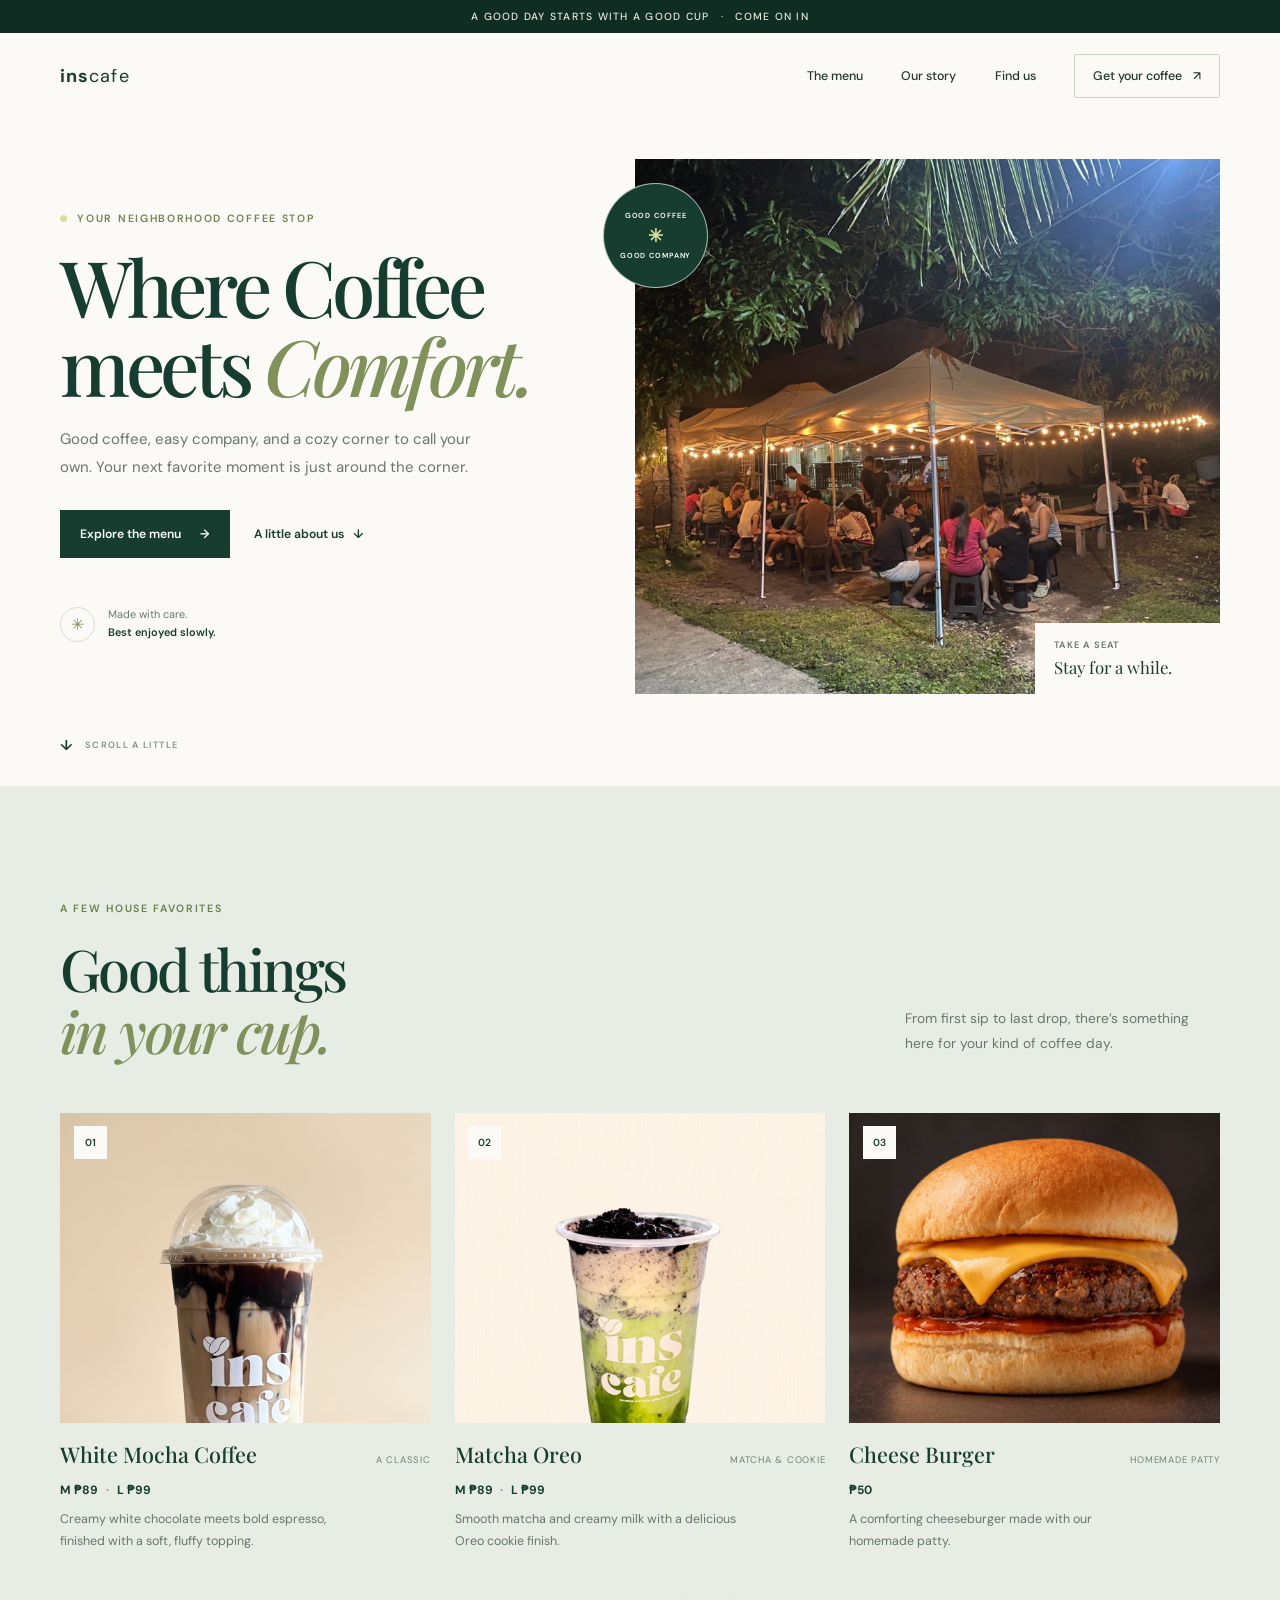
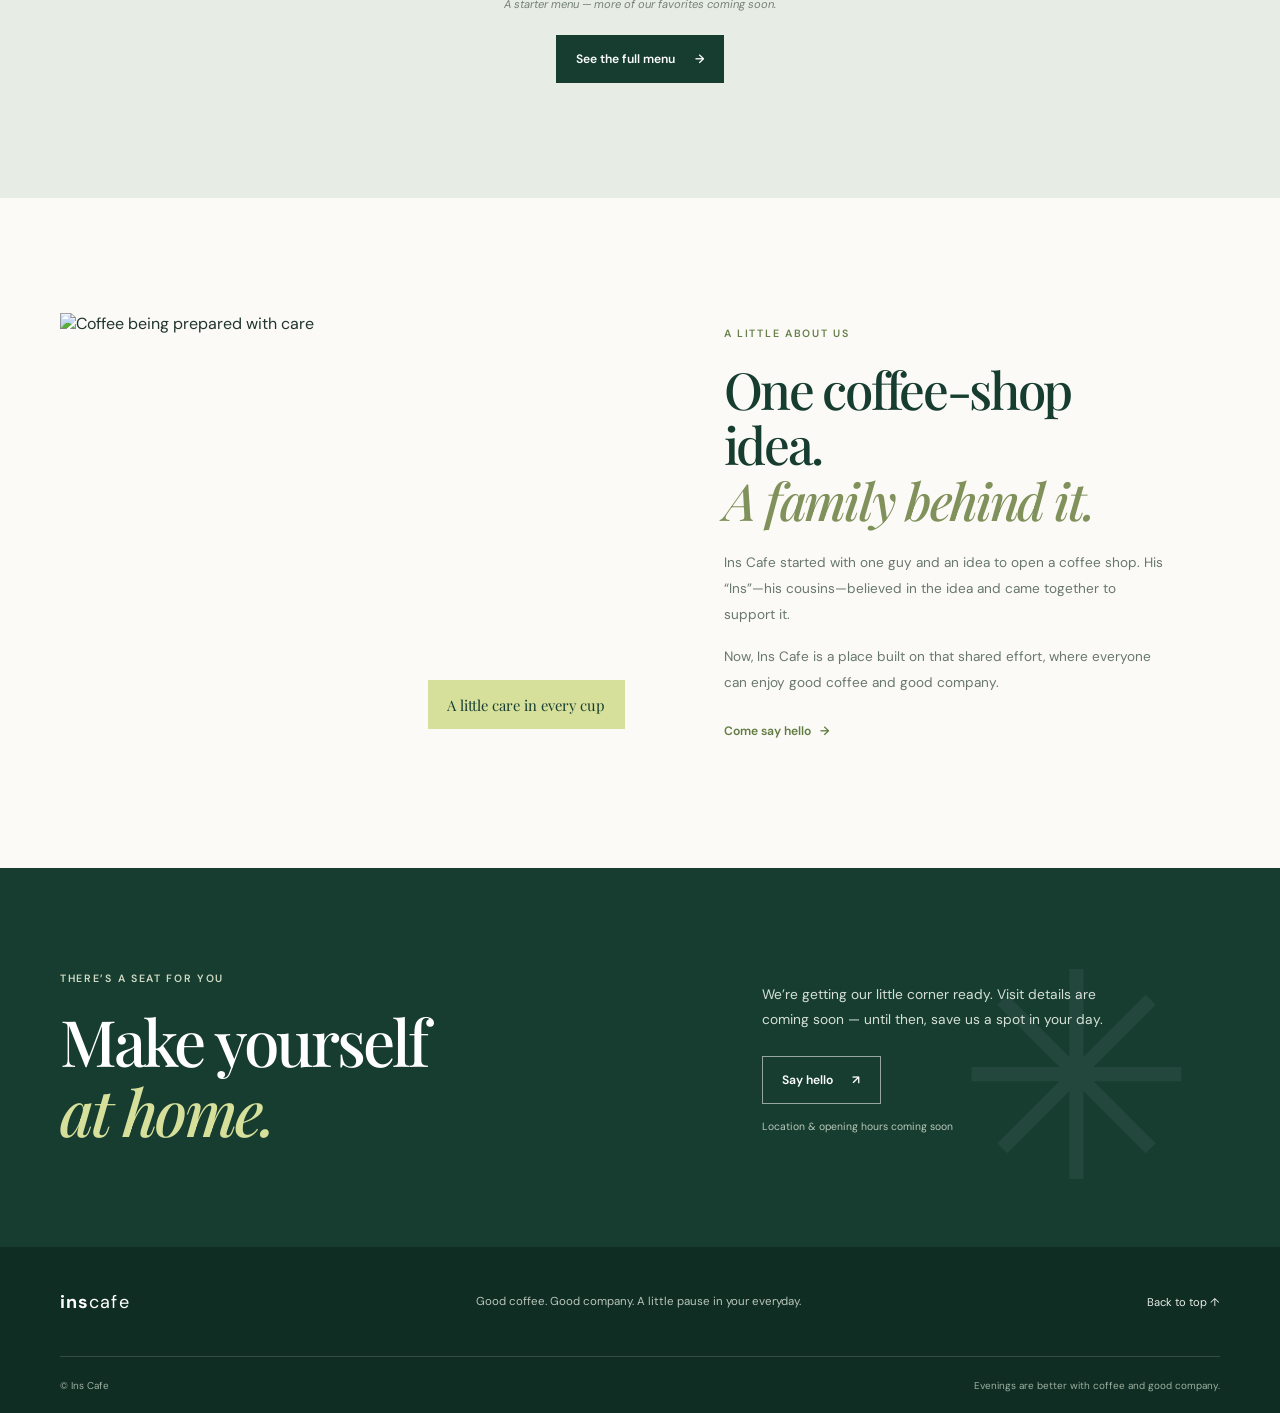
==== index.html @ f745d238 "initial integration basic functionality" ====
<!DOCTYPE html>
<html lang="en">
<head>
    <meta charset="UTF-8">
    <meta name="viewport" content="width=device-width, initial-scale=1">
    <meta name="description" content="A little pause in your everyday. Meet Ins Cafe, your neighborhood coffee stop for thoughtfully made coffee and slow moments.">
    <meta name="theme-color" content="#173d31">
    <title>Ins Cafe — A little pause in your everyday</title>
    <link rel="preconnect" href="https://fonts.googleapis.com">
    <link rel="preconnect" href="https://fonts.gstatic.com" crossorigin>
    <link href="https://fonts.googleapis.com/css2?family=DM+Sans:wght@400;500;600;700&family=Playfair+Display:wght@500;600;700&display=swap" rel="stylesheet">
    <link rel="stylesheet" href="styles.css">
</head>
<body>
    <a class="skip-link" href="#main">Skip to content</a>

    <div class="announcement">
        <p>A good day starts with a good cup <span aria-hidden="true">·</span> Come on in</p>
    </div>

    <header class="site-header">
        <nav class="navigation wrap" aria-label="Main navigation">
            <a class="brand" href="#top" aria-label="Ins Cafe home">
                <span class="brand-name">ins<span>cafe</span></span>
            </a>
            <div class="nav-links">
                <a href="#menu">The menu</a>
                <a href="#story">Our story</a>
                <a href="#visit">Find us</a>
                <a class="nav-cta" href="#menu">Get your coffee <span aria-hidden="true">↗</span></a>
            </div>
        </nav>
    </header>

    <main id="main">
        <section class="hero wrap" id="top" aria-labelledby="hero-title">
            <div class="hero-copy">
                <p class="eyebrow"><span class="eyebrow-dot" aria-hidden="true"></span> Your neighborhood coffee stop</p>
                <h1 id="hero-title">Where Coffee<br>meets <em>Comfort.</em></h1>
                <p class="hero-intro">Good coffee, easy company, and a cozy corner to call your own. Your next favorite moment is just around the corner.</p>
                <div class="hero-actions">
                    <a class="button button-light" href="#menu">Explore the menu <span aria-hidden="true">→</span></a>
                    <a class="text-link" href="#story">A little about us <span aria-hidden="true">↓</span></a>
                </div>
                <div class="hero-note">
                    <span class="note-icon" aria-hidden="true">✳</span>
                    <p>Made with care.<br><strong>Best enjoyed slowly.</strong></p>
                </div>
            </div>
            <div class="hero-visual">
                <img
                    src="images/ins-cafe-hero.png"
                    alt="Guests enjoying an outdoor cafe beneath warm string lights"
                    fetchpriority="high">
                <div class="image-caption">
                    <span class="caption-kicker">Take a seat</span>
                    <span>Stay for a while.</span>
                </div>
                <div class="round-stamp" aria-hidden="true">
                    <span>GOOD COFFEE</span>
                    <span class="stamp-star">✳</span>
                    <span>GOOD COMPANY</span>
                </div>
            </div>
            <a class="scroll-cue" href="#menu"><span aria-hidden="true">↓</span> SCROLL A LITTLE</a>
        </section>

        <section class="menu-section section-pad" id="menu" aria-labelledby="menu-title">
            <div class="wrap">
                <div class="section-heading">
                    <div>
                        <p class="eyebrow eyebrow-green">A few house favorites</p>
                        <h2 id="menu-title">Good things<br><em>in your cup.</em></h2>
                    </div>
                    <p class="section-intro">From first sip to last drop, there’s something here for your kind of coffee day.</p>
                </div>
                <div class="menu-grid">
                    <article class="menu-card">
                        <div class="menu-image">
                            <img src="images/white-mocha-coffee.png" alt="White mocha coffee in an Ins Cafe cup" loading="lazy">
                            <span class="menu-number">01</span>
                        </div>
                        <div class="menu-card-copy">
                            <div class="menu-title-row">
                                <h3>White Mocha Coffee</h3>
                                <span class="menu-tag">A classic</span>
                            </div>
                            <p class="menu-prices">M ₱89 <span aria-hidden="true">·</span> L ₱99</p>
                            <p>Creamy white chocolate meets bold espresso, finished with a soft, fluffy topping.</p>
                        </div>
                    </article>
                    <article class="menu-card">
                        <div class="menu-image">
                            <img src="images/matcha-oreo.jpg" alt="Matcha Oreo drink" loading="lazy">
                            <span class="menu-number">02</span>
                        </div>
                        <div class="menu-card-copy">
                            <div class="menu-title-row">
                                <h3>Matcha Oreo</h3>
                                <span class="menu-tag">Matcha &amp; cookie</span>
                            </div>
                            <p class="menu-prices">M ₱89 <span aria-hidden="true">·</span> L ₱99</p>
                            <p>Smooth matcha and creamy milk with a delicious Oreo cookie finish.</p>
                        </div>
                    </article>
                    <article class="menu-card">
                        <div class="menu-image">
                            <img src="images/cheese-burger.jpg" alt="Cheeseburger made with a homemade patty" loading="lazy">
                            <span class="menu-number">03</span>
                        </div>
                        <div class="menu-card-copy">
                            <div class="menu-title-row">
                                <h3>Cheese Burger</h3>
                                <span class="menu-tag">Homemade patty</span>
                            </div>
                            <p class="menu-prices">₱50</p>
                            <p>A comforting cheeseburger made with our homemade patty.</p>
                        </div>
                    </article>
                </div>
                <p class="menu-footnote">A starter menu — more of our favorites coming soon.</p>
                <div class="menu-more">
                    <a class="button button-light" href="menu.html">See the full menu <span aria-hidden="true">→</span></a>
                </div>
            </div>
        </section>

        <section class="story-section section-pad" id="story" aria-labelledby="story-title">
            <div class="wrap story-layout">
                <div class="story-image">
                    <img src="https://images.unsplash.com/photo-1495474472287-4d71bcdd2085?auto=format&amp;fit=crop&amp;w=1200&amp;q=85" alt="Coffee being prepared with care" loading="lazy">
                    <span class="story-image-label">A little care in every cup</span>
                </div>
                <div class="story-copy">
                    <p class="eyebrow eyebrow-green">A little about us</p>
                    <h2 id="story-title">One coffee-shop idea.<br><em>A family behind it.</em></h2>
                    <p>Ins Cafe started with one guy and an idea to open a coffee shop. His “Ins”—his cousins—believed in the idea and came together to support it.</p>
                    <p>Now, Ins Cafe is a place built on that shared effort, where everyone can enjoy good coffee and good company.</p>
                    <a class="text-link text-link-green" href="#visit">Come say hello <span aria-hidden="true">→</span></a>
                </div>
            </div>
        </section>

        <section class="visit-section" id="visit" aria-labelledby="visit-title">
            <div class="wrap visit-layout">
                <div>
                    <p class="eyebrow eyebrow-light">There’s a seat for you</p>
                    <h2 id="visit-title">Make yourself<br><em>at home.</em></h2>
                </div>
                <div class="visit-details">
                    <p>We’re getting our little corner ready. Visit details are coming soon — until then, save us a spot in your day.</p>
                    <a class="button button-outline" href="mailto:hello@inscafe.example">Say hello <span aria-hidden="true">↗</span></a>
                    <span class="visit-note">Location &amp; opening hours coming soon</span>
                </div>
                <span class="visit-decoration" aria-hidden="true">✳</span>
            </div>
        </section>
    </main>

    <footer class="site-footer">
        <div class="wrap footer-main">
            <a class="brand footer-brand" href="#top" aria-label="Ins Cafe, back to top">
                <span class="brand-name">ins<span>cafe</span></span>
            </a>
            <p>Good coffee. Good company. A little pause in your everyday.</p>
            <a class="footer-top" href="#top">Back to top ↑</a>
        </div>
        <div class="wrap footer-bottom">
            <span>© Ins Cafe</span>
            <span>Evenings are better with coffee and good company.</span>
        </div>
    </footer>
</body>
</html>
---- styles.css ----
:root {
    color-scheme: light;
    --green: #173d31;
    --green-deep: #102d24;
    --green-soft: #e7ece4;
    --cream: #f5f3eb;
    --paper: #fbfaf6;
    --ink: #20352d;
    --muted: #68776e;
    --accent: #d7e09a;
    --serif: "Playfair Display", Georgia, serif;
    --sans: "DM Sans", Arial, sans-serif;
}

* {
    box-sizing: border-box;
}

html {
    scroll-behavior: smooth;
    scroll-padding-top: 5.5rem;
}

body {
    margin: 0;
    background: var(--paper);
    color: var(--ink);
    font-family: var(--sans);
    -webkit-font-smoothing: antialiased;
}

img {
    display: block;
    width: 100%;
}

a {
    color: inherit;
}

a:focus-visible {
    outline: 3px solid #b6c75e;
    outline-offset: 4px;
}

.wrap {
    width: min(1160px, calc(100% - 64px));
    margin-inline: auto;
}

.skip-link {
    position: absolute;
    z-index: 10;
    top: 0.75rem;
    left: 0.75rem;
    padding: 0.75rem 1rem;
    transform: translateY(-150%);
    background: var(--paper);
    color: var(--green);
}

.skip-link:focus {
    transform: translateY(0);
}

.announcement {
    display: flex;
    min-height: 33px;
    align-items: center;
    justify-content: center;
    padding: 0.35rem 1rem;
    background: var(--green-deep);
    color: #e7e9d9;
    text-align: center;
}

.announcement p {
    margin: 0;
    font-size: 0.65rem;
    font-weight: 500;
    letter-spacing: 0.12em;
    text-transform: uppercase;
}

.announcement span {
    padding-inline: 0.45rem;
    color: var(--accent);
}

.site-header {
    position: relative;
    z-index: 2;
    background: var(--paper);
}

.menu-site-header {
    position: sticky;
    z-index: 4;
    top: 0;
    box-shadow: 0 4px 18px rgba(16, 45, 36, 0.08);
}

.navigation {
    display: flex;
    min-height: 86px;
    align-items: center;
    justify-content: space-between;
    gap: 2rem;
}

.brand {
    display: inline-flex;
    align-items: center;
    color: var(--green);
    text-decoration: none;
}

.brand-name {
    font-size: 1.13rem;
    font-weight: 700;
    letter-spacing: 0.06em;
}

.brand-name span {
    font-weight: 400;
}

.nav-links {
    display: flex;
    align-items: center;
    gap: clamp(1.25rem, 3vw, 2.8rem);
}

.nav-links a {
    font-size: 0.78rem;
    font-weight: 500;
    text-decoration: none;
    transition: color 160ms ease, background-color 160ms ease;
}

.nav-links a:hover,
.footer-top:hover {
    color: #668039;
}

.nav-links .nav-cta {
    padding: 0.82rem 1.12rem;
    border: 1px solid #cbd3c7;
    border-radius: 2px;
}

.nav-links .nav-cta:hover {
    border-color: var(--green);
    background: var(--green);
    color: #fff;
}

.nav-cta span {
    margin-left: 0.5rem;
}

.nav-links .cart-toggle {
    display: inline-flex;
    align-items: center;
    gap: 0.45rem;
    padding: 0.65rem 0.8rem;
    border: 1px solid #cbd3c7;
    background: transparent;
    color: var(--green);
    cursor: pointer;
    font: inherit;
    font-size: 0.78rem;
}

.cart-count {
    display: inline-grid;
    min-width: 1.25rem;
    height: 1.25rem;
    place-items: center;
    border-radius: 50%;
    background: var(--green);
    color: #fff;
    font-size: 0.66rem;
    font-weight: 600;
}

.hero {
    position: relative;
    display: grid;
    min-height: 610px;
    grid-template-columns: 0.92fr 1.08fr;
    align-items: center;
    gap: clamp(2rem, 6vw, 5rem);
    padding-top: 2.5rem;
    padding-bottom: 5.75rem;
}

.hero-copy {
    position: relative;
    z-index: 1;
    padding-block: 2rem;
}

.hero-copy .eyebrow {
    color: #708152;
}

.eyebrow {
    display: flex;
    align-items: center;
    gap: 0.65rem;
    margin: 0 0 1.25rem;
    color: #dce4cf;
    font-size: 0.66rem;
    font-weight: 600;
    letter-spacing: 0.16em;
    line-height: 1.5;
    text-transform: uppercase;
}

.eyebrow-dot {
    width: 7px;
    height: 7px;
    border-radius: 50%;
    background: var(--accent);
}

h1,
h2,
h3,
p {
    margin-top: 0;
}

.hero h1 {
    margin-bottom: 1.25rem;
    color: var(--green);
    font-family: var(--serif);
    font-size: clamp(3.25rem, 6.1vw, 5.4rem);
    font-weight: 500;
    letter-spacing: -0.055em;
    line-height: 1.02;
}

.hero h1 em,
.section-heading h2 em,
.story-copy h2 em,
.visit-layout h2 em {
    color: #80915b;
    font-weight: 500;
}

.hero-intro {
    max-width: 420px;
    margin-bottom: 1.8rem;
    color: var(--muted);
    font-size: 0.94rem;
    line-height: 1.85;
}

.hero-actions {
    display: flex;
    align-items: center;
    flex-wrap: wrap;
    gap: 1.5rem;
}

.button {
    display: inline-flex;
    min-height: 48px;
    align-items: center;
    justify-content: center;
    gap: 1.2rem;
    padding: 0.8rem 1.2rem;
    border: 1px solid transparent;
    font-size: 0.76rem;
    font-weight: 600;
    text-decoration: none;
    transition: transform 160ms ease, background-color 160ms ease;
}

.button:hover {
    transform: translateY(-2px);
}

.button-light {
    background: var(--green);
    color: #fff;
}

.button-light:hover {
    background: var(--green-deep);
}

.text-link {
    display: inline-flex;
    align-items: center;
    gap: 0.6rem;
    color: var(--green);
    font-size: 0.76rem;
    font-weight: 600;
    text-decoration: none;
}

.text-link span {
    transition: transform 160ms ease;
}

.text-link:hover span {
    transform: translateX(4px);
}

.hero-note {
    display: flex;
    align-items: center;
    gap: 0.8rem;
    margin-top: 3rem;
    color: var(--muted);
}

.note-icon {
    display: grid;
    width: 35px;
    height: 35px;
    place-items: center;
    border: 1px solid #d8decf;
    border-radius: 50%;
    color: #7f925b;
    font-size: 1rem;
}

.hero-note p {
    margin: 0;
    font-size: 0.68rem;
    line-height: 1.65;
}

.hero-note strong {
    color: var(--green);
    font-weight: 600;
}

.hero-visual {
    position: relative;
    min-height: 472px;
    height: min(60vw, 535px);
}

.hero-visual > img {
    height: 100%;
    object-fit: cover;
    object-position: center;
}

.image-caption {
    position: absolute;
    right: 0;
    bottom: 0;
    display: grid;
    min-width: 185px;
    gap: 0.3rem;
    padding: 1rem 1.2rem;
    background: var(--paper);
    color: var(--green);
    font-family: var(--serif);
    font-size: 1.05rem;
}

.caption-kicker {
    color: var(--muted);
    font-family: var(--sans);
    font-size: 0.58rem;
    font-weight: 600;
    letter-spacing: 0.13em;
    text-transform: uppercase;
}

.round-stamp {
    position: absolute;
    top: 1.5rem;
    left: -2rem;
    display: flex;
    width: 105px;
    height: 105px;
    flex-direction: column;
    align-items: center;
    justify-content: center;
    gap: 0.2rem;
    border: 1px solid rgba(255, 255, 255, 0.65);
    border-radius: 50%;
    background: var(--green);
    color: #fff;
    font-size: 0.46rem;
    font-weight: 600;
    letter-spacing: 0.12em;
}

.round-stamp .stamp-star {
    color: var(--accent);
    font-size: 1.15rem;
}

.scroll-cue {
    position: absolute;
    bottom: 2rem;
    left: 0;
    display: inline-flex;
    align-items: center;
    gap: 0.65rem;
    color: #839087;
    font-size: 0.57rem;
    font-weight: 600;
    letter-spacing: 0.15em;
    text-decoration: none;
}

.scroll-cue span {
    color: var(--green);
    font-size: 0.9rem;
}

.section-pad {
    padding-block: clamp(5rem, 9vw, 8rem);
}

.menu-section {
    background: var(--green-soft);
}

.section-heading {
    display: flex;
    align-items: end;
    justify-content: space-between;
    gap: 2rem;
    margin-bottom: 3.2rem;
}

.eyebrow-green {
    color: #68804c;
}

.section-heading h2,
.story-copy h2,
.visit-layout h2 {
    margin: 0;
    color: var(--green);
    font-family: var(--serif);
    font-size: clamp(2.7rem, 4.5vw, 4rem);
    font-weight: 500;
    letter-spacing: -0.045em;
    line-height: 1.08;
}

.section-intro {
    max-width: 315px;
    margin: 0 0 0.35rem;
    color: var(--muted);
    font-size: 0.86rem;
    line-height: 1.8;
}

.menu-grid {
    display: grid;
    grid-template-columns: repeat(3, minmax(0, 1fr));
    gap: 1.5rem;
}

.menu-card {
    min-width: 0;
}

.menu-image {
    position: relative;
    height: clamp(220px, 25vw, 310px);
    overflow: hidden;
    background: #d4d7c8;
}

.menu-image img {
    height: 100%;
    object-fit: cover;
    transition: transform 400ms ease;
}

.menu-card:hover .menu-image img {
    transform: scale(1.04);
}

.menu-number {
    position: absolute;
    top: 0.85rem;
    left: 0.85rem;
    display: grid;
    width: 33px;
    height: 33px;
    place-items: center;
    background: var(--paper);
    color: var(--green);
    font-size: 0.64rem;
    font-weight: 600;
}

.menu-card-copy {
    padding-top: 1.1rem;
}

.menu-title-row {
    display: flex;
    align-items: baseline;
    justify-content: space-between;
    gap: 0.8rem;
}

.menu-title-row h2,
.menu-title-row h3 {
    margin: 0;
    color: var(--green);
    font-family: var(--serif);
    font-size: 1.35rem;
    font-weight: 500;
}

.menu-tag {
    color: #76836d;
    font-size: 0.59rem;
    letter-spacing: 0.08em;
    text-transform: uppercase;
    white-space: nowrap;
}

.menu-card-copy p {
    max-width: 290px;
    margin: 0.55rem 0 0;
    color: var(--muted);
    font-size: 0.78rem;
    line-height: 1.7;
}

.menu-card-copy .menu-prices {
    margin-top: 0.75rem;
    color: var(--green);
    font-size: 0.75rem;
    font-weight: 700;
}

.menu-prices span {
    padding-inline: 0.3rem;
    color: #839079;
}

.product-size {
    display: grid;
    gap: 0.4rem;
    margin-top: 1rem;
    color: var(--green);
    font-size: 0.7rem;
    font-weight: 600;
}

.product-size select {
    min-height: 40px;
    padding: 0.5rem 0.7rem;
    border: 1px solid #cbd3c7;
    border-radius: 0;
    background: var(--paper);
    color: var(--ink);
    font: inherit;
    font-size: 0.75rem;
}

.product-size-note {
    color: var(--muted);
    font-size: 0.7rem !important;
}

.add-to-cart {
    min-height: 40px;
    margin-top: 1rem;
    padding: 0.6rem 0.9rem;
    border: 0;
    cursor: pointer;
    font: inherit;
    font-size: 0.72rem;
}

.cart-status {
    position: fixed;
    z-index: 5;
    right: 1rem;
    bottom: 1rem;
    max-width: min(24rem, calc(100% - 2rem));
    margin: 0;
    padding: 0;
    background: var(--green-deep);
    color: #fff;
    font-size: 0.78rem;
}

.cart-status:not(:empty) {
    padding: 0.8rem 1rem;
}

.cart-dialog {
    position: fixed;
    inset: 0;
    display: none;
    width: min(34rem, calc(100% - 2rem));
    max-height: min(80vh, 42rem);
    margin: auto;
    grid-template-rows: auto minmax(0, 1fr) auto;
    padding: 0;
    border: 1px solid #d7dfd3;
    background: var(--paper);
    color: var(--ink);
    box-shadow: 0 1.5rem 5rem rgba(12, 29, 22, 0.3);
}

.cart-dialog[open] {
    display: grid;
}

.cart-dialog::backdrop {
    background: rgba(10, 25, 19, 0.58);
    backdrop-filter: blur(3px);
}

.cart-dialog__header,
.cart-dialog__body,
.cart-dialog__footer {
    padding: 1.4rem 1.6rem;
}

.cart-dialog__body {
    overflow-y: auto;
}

.cart-dialog__header {
    display: flex;
    align-items: flex-start;
    justify-content: space-between;
    border-bottom: 1px solid #e1e6dc;
}

.cart-dialog__header .eyebrow {
    margin-bottom: 0.4rem;
}

.cart-dialog__header h2 {
    margin: 0;
    color: var(--green);
    font-family: var(--serif);
    font-size: 2rem;
    font-weight: 500;
}

.cart-close {
    width: 2.25rem;
    height: 2.25rem;
    border: 1px solid #cbd3c7;
    background: transparent;
    color: var(--green);
    cursor: pointer;
    font-size: 1.5rem;
    line-height: 1;
}

.cart-toolbar {
    display: flex;
    align-items: center;
    justify-content: space-between;
    gap: 1rem;
}

.cart-summary {
    margin: 0;
    color: var(--green);
    font-size: 0.8rem;
    font-weight: 600;
}

.cart-clear,
.cart-remove {
    padding: 0.4rem;
    border: 0;
    background: transparent;
    color: #657c4a;
    cursor: pointer;
    font: inherit;
    font-size: 0.72rem;
    text-decoration: underline;
    text-underline-offset: 0.2em;
}

.cart-clear:disabled {
    color: #909a90;
    cursor: not-allowed;
}

.cart-empty {
    margin: 1.5rem 0 0;
    color: var(--muted);
    font-size: 0.82rem;
    line-height: 1.7;
}

.cart-empty[hidden] {
    display: none;
}

.cart-items {
    display: grid;
    gap: 1rem;
    margin: 1rem 0 0;
    padding: 0;
    list-style: none;
}

.cart-item {
    display: flex;
    align-items: center;
    gap: 1rem;
    padding-bottom: 1rem;
    border-bottom: 1px solid #e1e6dc;
}

.cart-item__image {
    width: 4.5rem;
    height: 4.5rem;
    flex: 0 0 4.5rem;
    object-fit: cover;
}

.cart-item__details {
    display: grid;
    flex: 1;
    gap: 0.55rem;
}

.cart-item__details h3 {
    margin: 0;
    color: var(--green);
    font-family: var(--serif);
    font-size: 1.05rem;
    font-weight: 500;
}

.cart-item__price {
    margin: 0;
    color: var(--muted);
    font-size: 0.7rem;
}

.cart-item__controls {
    display: flex;
    align-items: center;
    gap: 0.6rem;
    color: var(--muted);
    font-size: 0.75rem;
}

.quantity-button {
    display: grid;
    width: 1.8rem;
    height: 1.8rem;
    place-items: center;
    border: 1px solid #cbd3c7;
    background: transparent;
    color: var(--green);
    cursor: pointer;
    font: inherit;
    font-size: 1rem;
}

.quantity-button:disabled {
    color: #aab2a7;
    cursor: not-allowed;
}

.cart-remove {
    margin-left: auto;
}

.cart-dialog__footer {
    max-height: 42vh;
    overflow-y: auto;
    border-top: 1px solid #e1e6dc;
}

.cart-total-row {
    display: flex;
    align-items: center;
    justify-content: space-between;
    margin-bottom: 1rem;
    color: var(--green);
    font-size: 0.9rem;
}

.cart-total-row strong {
    font-size: 1.1rem;
}

.cart-qr-button {
    width: 100%;
    border: 0;
    cursor: pointer;
    font: inherit;
    font-size: 0.78rem;
}

.cart-qr-button:disabled {
    background: #9ba89c;
    cursor: not-allowed;
}

.cart-qr-output {
    display: grid;
    justify-items: center;
    gap: 0.75rem;
    margin-top: 1rem;
    padding: 1rem;
    border: 1px solid #e1e6dc;
    background: #fff;
    text-align: center;
}

.cart-qr-output[hidden] {
    display: none;
}

.cart-qr-output canvas {
    width: min(100%, 16rem);
    height: auto;
    image-rendering: pixelated;
}

.cart-qr-output p {
    max-width: 24rem;
}

.cart-qr-hide {
    padding: 0.45rem 0;
    border: 0;
    background: transparent;
    color: #657c4a;
    cursor: pointer;
    font: inherit;
    font-size: 0.72rem;
    text-decoration: underline;
    text-underline-offset: 0.2em;
}

.cart-dialog__footer p {
    margin: 0;
    color: var(--muted);
    font-size: 0.72rem;
    line-height: 1.6;
}

.menu-footnote {
    margin: 2.8rem 0 0;
    color: #758176;
    font-size: 0.7rem;
    font-style: italic;
    text-align: center;
}

.menu-more {
    display: flex;
    justify-content: center;
    margin-top: 1.5rem;
}

.menu-page h1 {
    margin: 0;
    color: var(--green);
    font-family: var(--serif);
    font-size: clamp(2.7rem, 4.5vw, 4rem);
    font-weight: 500;
    letter-spacing: -0.045em;
    line-height: 1.08;
}

.menu-page h1 em {
    color: #80915b;
    font-weight: 500;
}

.order-page {
    min-height: 65vh;
    background: var(--green-soft);
}

.order-wrap {
    display: flex;
    justify-content: center;
}

.order-card {
    width: min(100%, 680px);
    padding: clamp(1.5rem, 5vw, 3.5rem);
    border: 1px solid #dce4d9;
    background: var(--paper);
    box-shadow: 0 1rem 3rem rgba(16, 45, 36, 0.08);
}

.order-card h1 {
    margin: 0;
    color: var(--green);
    font-family: var(--serif);
    font-size: clamp(2.6rem, 6vw, 4rem);
    font-weight: 500;
    letter-spacing: -0.045em;
    line-height: 1.08;
}

.order-card h1 em {
    color: #80915b;
    font-weight: 500;
}

.order-intro {
    margin: 1rem 0 0;
    color: var(--muted);
    font-size: 0.88rem;
    line-height: 1.8;
}

.order-error {
    margin: 1.5rem 0 0;
    padding: 1rem;
    border-left: 3px solid #a64f38;
    background: #f8eae5;
    color: #733522;
    font-size: 0.82rem;
    line-height: 1.65;
}

.order-error[hidden],
[data-order-content][hidden] {
    display: none;
}

.order-items {
    display: grid;
    gap: 1rem;
    margin: 2rem 0 0;
    padding: 0;
    list-style: none;
}

.order-item {
    display: flex;
    align-items: center;
    justify-content: space-between;
    gap: 1rem;
    padding-bottom: 1rem;
    border-bottom: 1px solid #dce4d9;
}

.order-item__details h2 {
    margin: 0;
    color: var(--green);
    font-family: var(--serif);
    font-size: 1.15rem;
    font-weight: 500;
}

.order-item__details p {
    margin: 0.4rem 0 0;
    color: var(--muted);
    font-size: 0.75rem;
}

.order-item > strong {
    color: var(--green);
    font-size: 0.82rem;
    white-space: nowrap;
}

.order-total {
    display: flex;
    justify-content: space-between;
    gap: 1rem;
    margin-block: 1.3rem 1.8rem;
    color: var(--green);
    font-size: 0.95rem;
}

.order-total strong {
    font-size: 1.15rem;
}

.order-note {
    margin: 1.6rem 0;
    padding: 1rem;
    background: #eef1e9;
    color: var(--muted);
    font-size: 0.74rem;
    line-height: 1.7;
}

.story-section {
    background: var(--paper);
}

.story-layout {
    display: grid;
    grid-template-columns: 1.05fr 0.95fr;
    align-items: center;
    gap: clamp(3rem, 9vw, 8rem);
}

.story-image {
    position: relative;
    min-height: 440px;
}

.story-image img {
    height: 440px;
    object-fit: cover;
}

.story-image-label {
    position: absolute;
    right: -1rem;
    bottom: 1.5rem;
    padding: 0.9rem 1.2rem;
    background: var(--accent);
    color: var(--green);
    font-family: var(--serif);
    font-size: 0.92rem;
}

.story-copy {
    max-width: 440px;
}

.story-copy h2 {
    margin-bottom: 1.4rem;
    font-size: clamp(2.45rem, 4vw, 3.6rem);
}

.story-copy > p:not(.eyebrow) {
    margin-bottom: 1rem;
    color: var(--muted);
    font-size: 0.85rem;
    line-height: 1.9;
}

.text-link-green {
    margin-top: 0.7rem;
    color: #617c42;
}

.visit-section {
    position: relative;
    overflow: hidden;
    padding-block: clamp(4.5rem, 8vw, 7rem);
    background: var(--green);
    color: #fff;
}

.visit-layout {
    position: relative;
    display: grid;
    grid-template-columns: 1fr 0.7fr;
    align-items: center;
    gap: 3rem;
}

.eyebrow-light {
    color: #cfdbc3;
}

.visit-layout h2 {
    color: #fff;
    font-size: clamp(3rem, 5vw, 4.6rem);
}

.visit-layout h2 em {
    color: var(--accent);
}

.visit-details {
    position: relative;
    z-index: 1;
    max-width: 350px;
}

.visit-details > p {
    margin-bottom: 1.5rem;
    color: #d6e0d8;
    font-size: 0.86rem;
    line-height: 1.8;
}

.button-outline {
    border-color: rgba(255, 255, 255, 0.55);
    color: #fff;
}

.button-outline:hover {
    background: rgba(255, 255, 255, 0.1);
}

.visit-note {
    display: block;
    margin-top: 1rem;
    color: #b8c8bb;
    font-size: 0.65rem;
}

.visit-decoration {
    position: absolute;
    right: 2%;
    bottom: -5rem;
    color: rgba(255, 255, 255, 0.05);
    font-size: 18rem;
    line-height: 1;
}

.site-footer {
    background: var(--green-deep);
    color: #e7ece4;
}

.footer-main {
    display: flex;
    min-height: 110px;
    align-items: center;
    justify-content: space-between;
    gap: 1.5rem;
    border-bottom: 1px solid rgba(255, 255, 255, 0.15);
}

.footer-brand {
    color: #fff;
}

.footer-main > p {
    margin: 0;
    color: #b8c5ba;
    font-size: 0.72rem;
}

.footer-top {
    color: #e7ece4;
    font-size: 0.7rem;
    text-decoration: none;
}

.footer-bottom {
    display: flex;
    min-height: 56px;
    align-items: center;
    justify-content: space-between;
    gap: 1rem;
    color: #9eafa2;
    font-size: 0.62rem;
}

@media (max-width: 760px) {
    .wrap {
        width: min(100% - 40px, 560px);
    }

    .navigation {
        min-height: 74px;
        flex-wrap: wrap;
        gap: 0.8rem;
        padding-block: 0.85rem;
    }

    .menu-site-header .navigation {
        min-height: 74px;
        padding-block: 0.65rem;
    }

    .menu-site-header .nav-links {
        flex-wrap: nowrap;
    }

    .brand-name {
        font-size: 1rem;
    }

    .nav-links {
        width: 100%;
        justify-content: space-between;
        gap: 0.6rem;
        padding-top: 0.1rem;
    }

    .nav-links a {
        font-size: 0.68rem;
    }

    .nav-links .nav-cta {
        padding: 0.55rem 0.65rem;
    }

    .nav-links .cart-toggle {
        gap: 0.25rem;
        padding: 0.48rem;
        font-size: 0.68rem;
    }

    .nav-links .cart-toggle:hover {
        background: var(--green);
        color: #fff;
    }

    .hero {
        min-height: auto;
        grid-template-columns: 1fr;
        gap: 2rem;
        padding-top: 3.4rem;
        padding-bottom: 5rem;
    }

    .hero-copy {
        padding: 0;
    }

    .hero h1 {
        font-size: clamp(3.5rem, 13vw, 5rem);
    }

    .hero-intro {
        max-width: 460px;
        font-size: 0.88rem;
    }

    .hero-note {
        display: none;
    }

    .hero-visual {
        min-height: 350px;
        height: 68vw;
        max-height: 470px;
        margin-left: 0.6rem;
    }

    .round-stamp {
        top: 1rem;
        left: -0.7rem;
        width: 88px;
        height: 88px;
        font-size: 0.4rem;
    }

    .scroll-cue {
        bottom: 1.5rem;
    }

    .section-heading {
        align-items: flex-start;
        flex-direction: column;
        gap: 1.1rem;
        margin-bottom: 2.2rem;
    }

    .section-intro {
        max-width: 410px;
    }

    .menu-grid {
        grid-template-columns: 1fr;
        gap: 2rem;
    }

    .menu-image {
        height: min(76vw, 380px);
    }

    .menu-card-copy p {
        max-width: 100%;
    }

    .menu-footnote {
        margin-top: 2rem;
    }

    .story-layout {
        grid-template-columns: 1fr;
        gap: 3rem;
    }

    .story-image,
    .story-image img {
        min-height: 340px;
        height: 72vw;
        max-height: 450px;
    }

    .story-image-label {
        right: -0.3rem;
    }

    .story-copy {
        max-width: 520px;
    }

    .visit-layout {
        grid-template-columns: 1fr;
        gap: 2rem;
    }

    .visit-details {
        max-width: 460px;
    }

    .visit-decoration {
        right: -2rem;
        bottom: 3rem;
        font-size: 12rem;
    }

    .footer-main {
        min-height: 145px;
        flex-wrap: wrap;
        justify-content: flex-start;
        gap: 0.5rem 1rem;
        padding-block: 1.5rem;
    }

    .footer-main > p {
        order: 1;
        width: 100%;
    }

    .footer-top {
        margin-left: auto;
    }
}

@media (max-width: 390px) {
    .wrap {
        width: calc(100% - 32px);
    }

    .announcement p {
        font-size: 0.57rem;
        letter-spacing: 0.09em;
    }

    .nav-links {
        gap: 0.4rem;
    }

    .nav-links a {
        font-size: 0.62rem;
    }

    .nav-links .nav-cta {
        padding-inline: 0.5rem;
    }

    .nav-links .cart-toggle {
        padding-inline: 0.35rem;
        font-size: 0.62rem;
    }

    .hero-actions {
        align-items: flex-start;
        flex-direction: column;
        gap: 1rem;
    }
}

@media (prefers-reduced-motion: reduce) {
    *,
    *::before,
    *::after {
        scroll-behavior: auto !important;
        transition-duration: 0.01ms !important;
    }
}
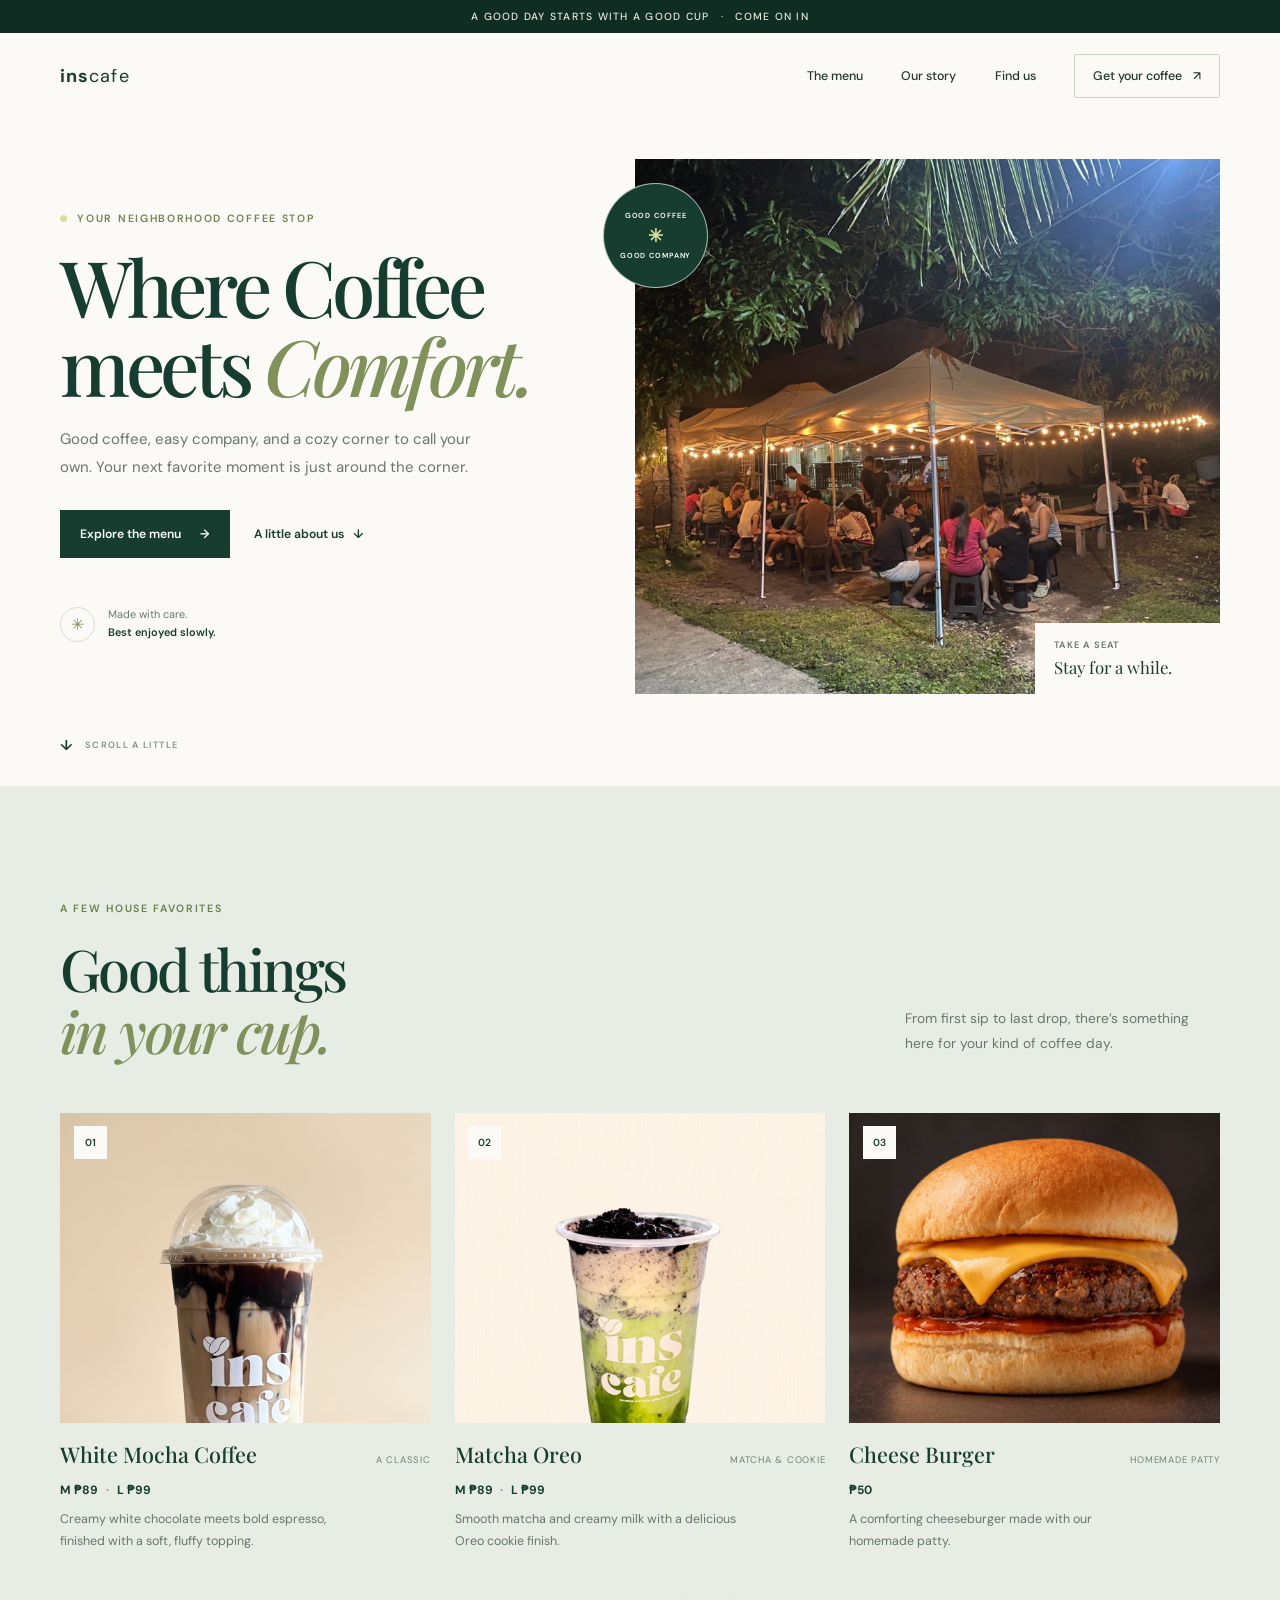
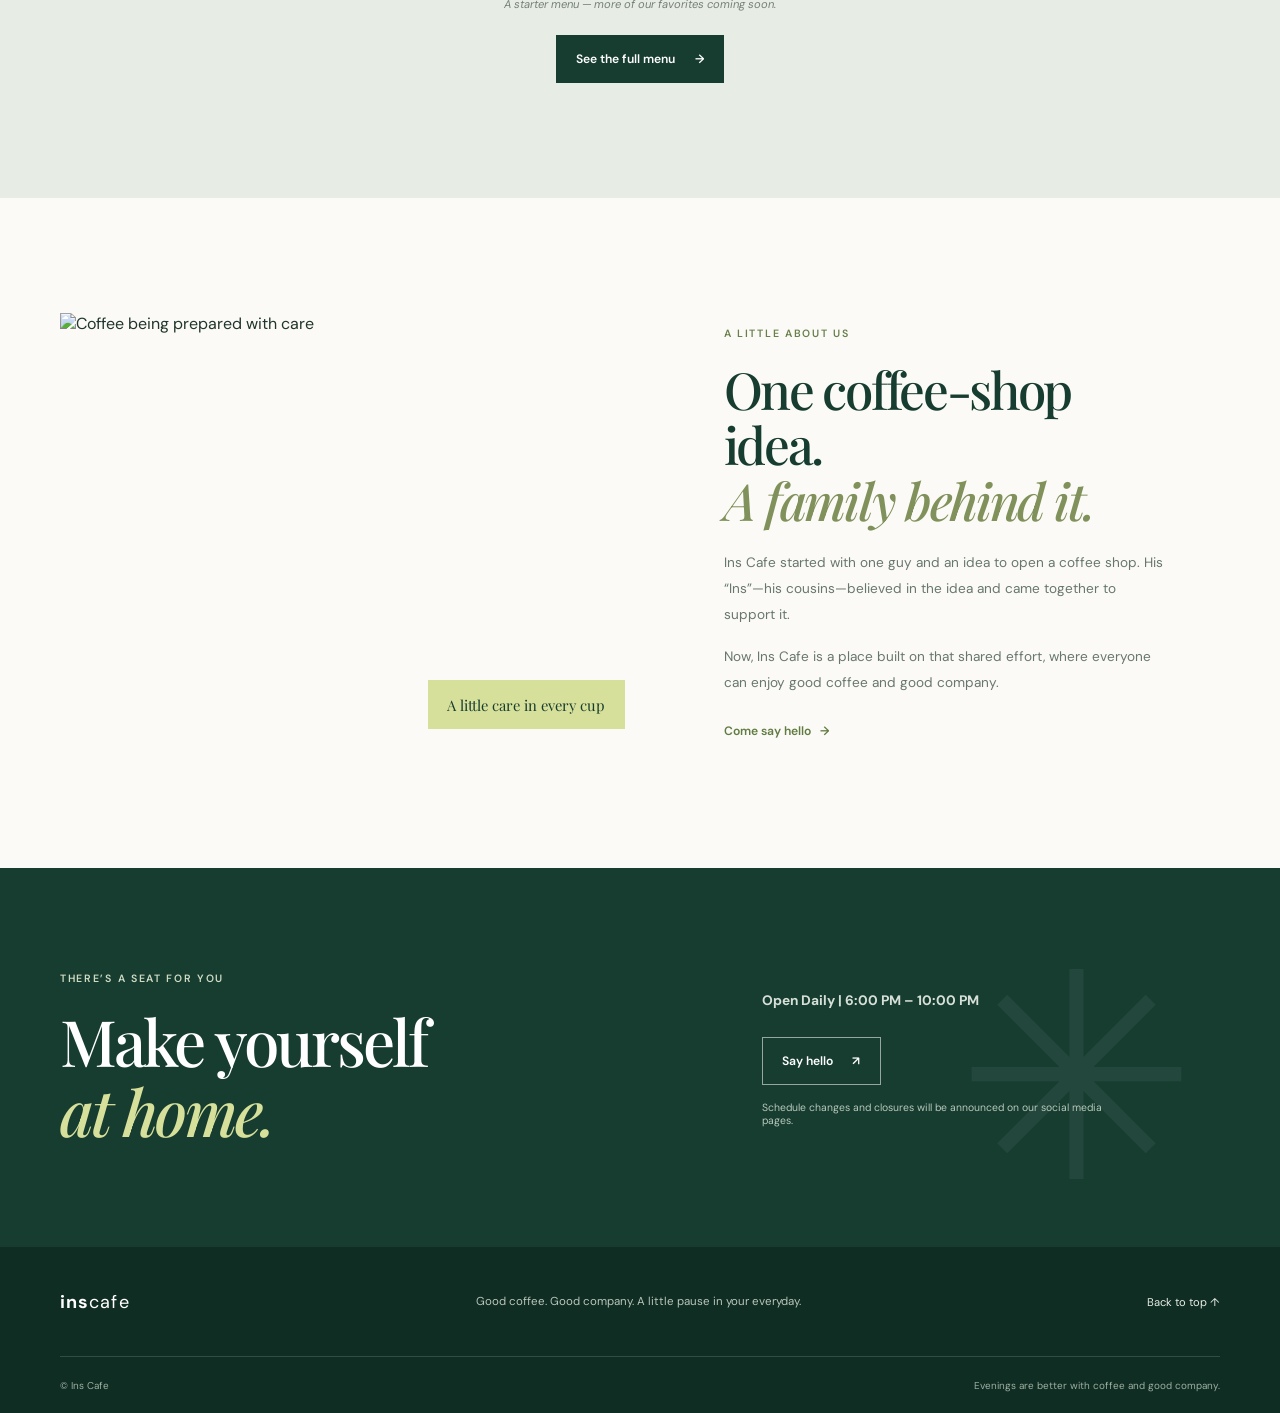
==== commit a13d093f: "minor text update" ====
--- a/index.html
+++ b/index.html
@@ -148,9 +148,9 @@
                     <h2 id="visit-title">Make yourself<br><em>at home.</em></h2>
                 </div>
                 <div class="visit-details">
-                    <p>We’re getting our little corner ready. Visit details are coming soon — until then, save us a spot in your day.</p>
+                    <p><strong>Open Daily | 6:00 PM – 10:00 PM</strong></p>
                     <a class="button button-outline" href="mailto:hello@inscafe.example">Say hello <span aria-hidden="true">↗</span></a>
-                    <span class="visit-note">Location &amp; opening hours coming soon</span>
+                    <span class="visit-note">Schedule changes and closures will be announced on our social media pages.</span>
                 </div>
                 <span class="visit-decoration" aria-hidden="true">✳</span>
             </div>
